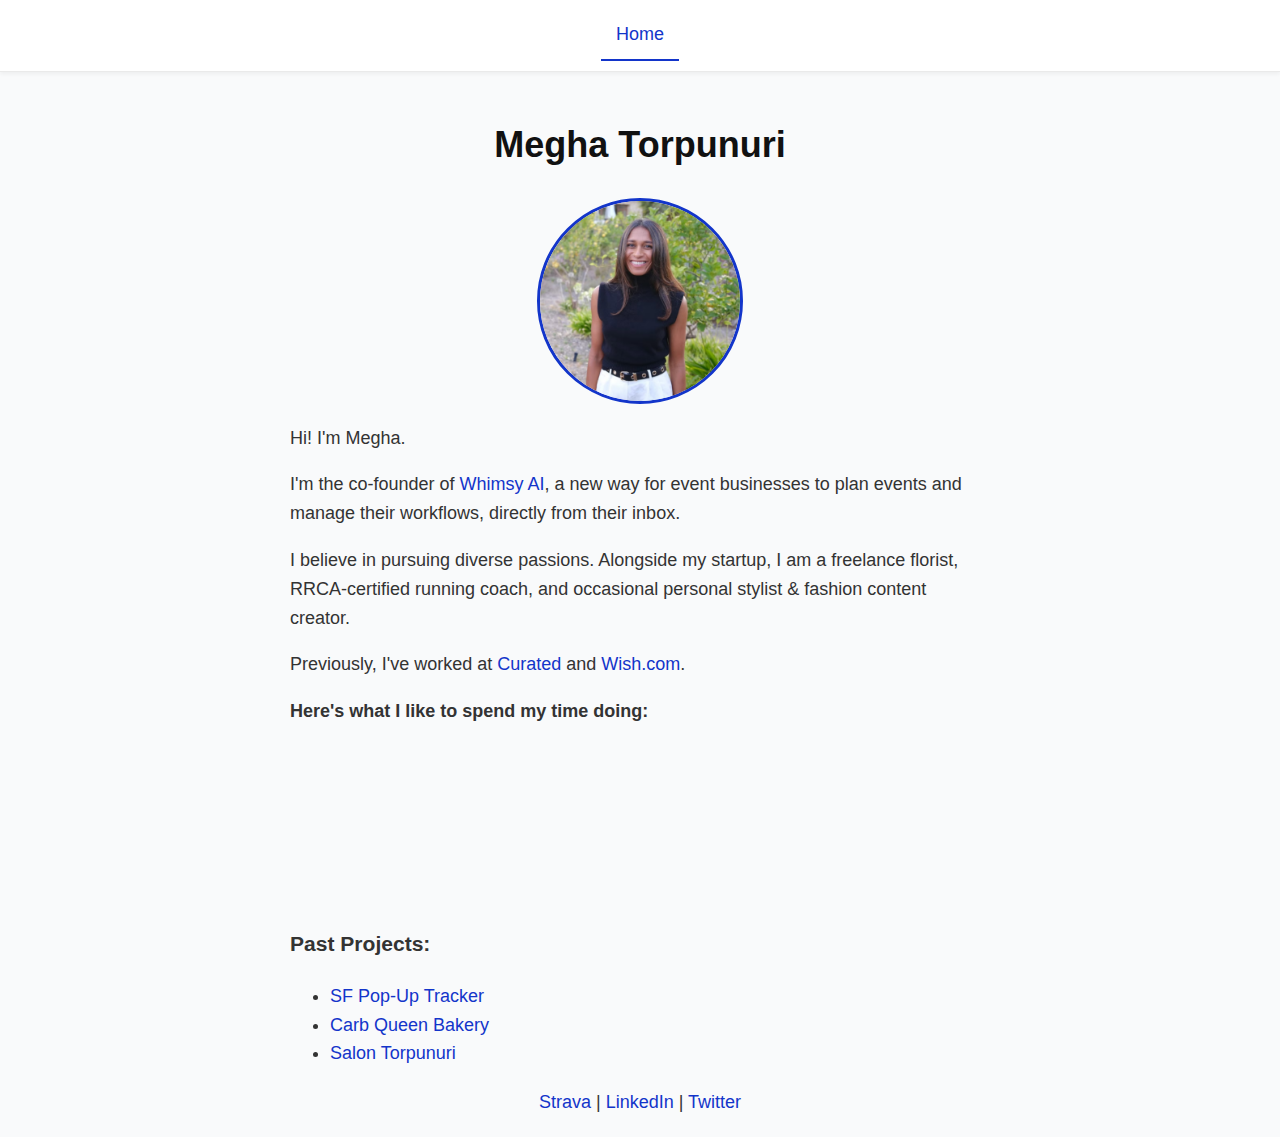
==== index.html @ d30c77c9 "Update index.html" ====
<!DOCTYPE html>
<html lang="en">
<head>
    <meta charset="UTF-8">
    <meta name="viewport" content="width=device-width, initial-scale=1.0">
    <title>Megha Torpunuri</title>
    <link rel="stylesheet" href="style.css">
</head>
<body>

<div class="topnav">
    <a class="active" href="/">Home</a>
</div>

<div class="container">
    <h1>Megha Torpunuri</h1>
    <img class="headshot-image" src="website-headshot.jpg" alt="Megha Torpunuri">

    <p>Hi! I'm Megha.</p>

    <p>I'm the co-founder of <a href="https://www.usewhimsy.com">Whimsy AI</a>, a new way for event businesses to plan events and manage their workflows, directly from their inbox.</p>

    <p>I believe in pursuing diverse passions. Alongside my startup, I am a freelance florist, RRCA-certified running coach, and occasional personal stylist & fashion content creator.</p>

    <p>Previously, I've worked at <a href="https://www.curated.com" target="_blank">Curated</a> and <a href="https://www.wish.com" target="_blank">Wish.com</a>.</p>

    <p><strong>Here's what I like to spend my time doing:</strong></p>
    <iframe height="160" width="300" frameborder="0" allowtransparency="true" scrolling="no" src="https://www.strava.com/athletes/44550733/activity-summary/7e71edd7def547e383e521f4158d5a43f3e83646"></iframe>

    <h3>Past Projects:</h3>
    <ul>
        <li><a href="popups.html" target="_blank">SF Pop-Up Tracker</a></li>
        <li><a href="https://www.instagram.com/carbqueen_bakery/" target="_blank">Carb Queen Bakery</a></li>
        <li><a href="https://www.notion.so/mtorpunuri/Salon-Torpunuri-06acf9b50f4c4d7a9b7967febe80dba4" target="_blank">Salon Torpunuri</a></li>
    </ul>

    <div class="footer-links">
        <a href="https://www.strava.com/athletes/44550733" target="_blank">Strava</a> |
        <a href="https://www.linkedin.com/in/mtorpunuri/" target="_blank">LinkedIn</a> |
        <a href="https://www.twitter.com/megtorp/" target="_blank">Twitter</a>
    </div>

</div>

</body>
</html>
---- style.css ----
body {
    background-color: #f9fafb;
    color: #333;
    font-family: "Segoe UI", Tahoma, Geneva, Verdana, sans-serif;
    font-size: 18px;
    line-height: 1.6;
    margin: 0;
    padding: 0;
}

.container {
    max-width: 700px;
    margin: 0 auto;
    padding: 20px;
}

.topnav {
    background-color: #fff;
    border-bottom: 1px solid #eaeaea;
    display: flex;
    justify-content: center;
    padding: 10px;
    box-shadow: 0 2px 4px rgba(0, 0, 0, 0.05);
}

.topnav a {
    color: #555;
    padding: 10px 15px;
    text-decoration: none;
    font-weight: 500;
}

.topnav a:hover,
.topnav a.active {
    color: #1335ca;
    border-bottom: 2px solid #1335ca;
}

.headshot-image {
    width: 200px;
    height: 200px;
    border-radius: 50%;
    object-fit: cover;
    margin: 20px auto;
    display: block;
    border: 3px solid #1335ca;
}

h1 {
    text-align: center;
    color: #111;
}

a {
    color: #1335ca;
    text-decoration: none;
    transition: color 0.3s ease;
}

a:hover {
    color: #000;
}

ul {
    list-style-type: disc;
    padding-left: 40px;
}

.footer-links {
    text-align: center;
    margin-top: 20px;
}

iframe {
    display: block;
    margin: 20px auto;
    border-radius: 8px;
}

@media (max-width: 600px) {
    .container {
        padding: 15px;
    }

    .topnav {
        flex-direction: column;
    }

    .topnav a {
        margin-bottom: 5px;
    }
}
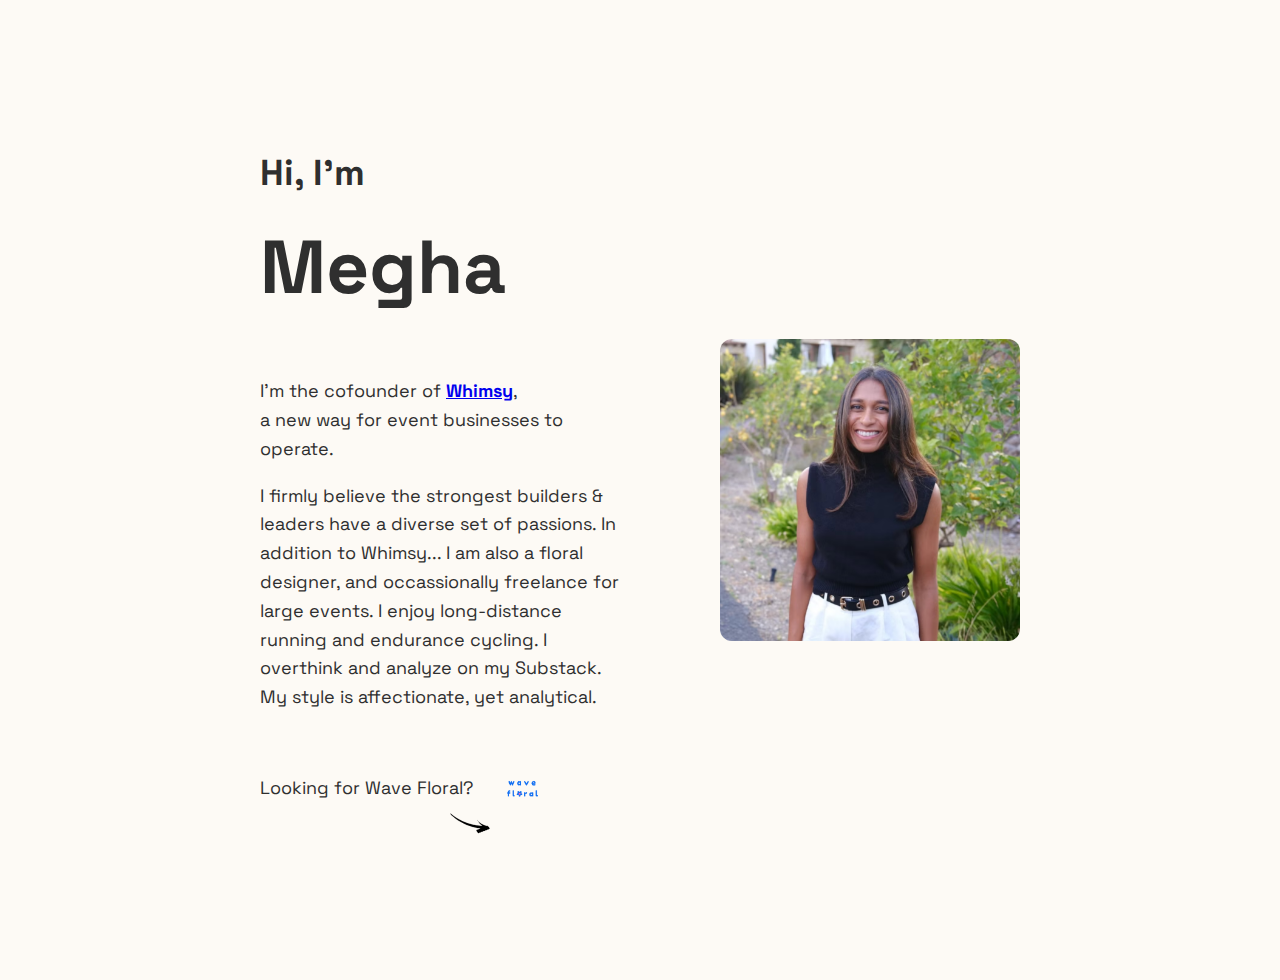
==== commit dfe27635: "updating styling" ====
--- a/index.html
+++ b/index.html
@@ -1,46 +1,42 @@
-<!DOCTYPE html>
-<html lang="en">
+<html lang="en"></html>
 <head>
-    <meta charset="UTF-8">
-    <meta name="viewport" content="width=device-width, initial-scale=1.0">
-    <title>Megha Torpunuri</title>
-    <link rel="stylesheet" href="style.css">
+  <meta charset="UTF-8" />
+  <meta name="viewport" content="width=device-width, initial-scale=1.0" />
+  <title>Megha Torpunuri</title>
+  <link rel="stylesheet" href="style.css" />
 </head>
 <body>
+  <main class="homepage-wrapper">
+    <section class="intro-text">
+      <h1>Hi, I'm </h1>
+      <h1 class="name-title">Megha</h1>
+      <p>
+        I'm the cofounder of <strong><a href='https://www.usewhimsy.com'>Whimsy</a></strong>,<br />
+        a new way for event businesses to operate.
+      </p>
+      <p>
+        I firmly believe the strongest builders & leaders have a diverse set of passions. 
+       
+        In addition to Whimsy...
+        I am also a floral designer, and occassionally freelance for large events. 
+        I enjoy long-distance running and endurance cycling.
+        I overthink and analyze on my Substack. My style is affectionate, yet analytical. 
+    
+      </p>
+      <p class="wave-link">
+        Looking for Wave Floral?
+        <img src="arrow.png" class="arrow-icon" alt="Arrows icons created by Indygo - Flaticon" />
 
-<div class="topnav">
-    <a class="active" href="/">Home</a>
-</div>
-
-<div class="container">
-    <h1>Megha Torpunuri</h1>
-    <img class="headshot-image" src="website-headshot.jpg" alt="Megha Torpunuri">
-
-    <p>Hi! I'm Megha.</p>
-
-    <p>I'm the co-founder of <a href="https://www.usewhimsy.com">Whimsy AI</a>, a new way for event businesses to plan events and manage their workflows, directly from their inbox.</p>
-
-    <p>I believe in pursuing diverse passions. Alongside my startup, I am a freelance florist, RRCA-certified running coach, and occasional personal stylist & fashion content creator.</p>
-
-    <p>Previously, I've worked at <a href="https://www.curated.com" target="_blank">Curated</a> and <a href="https://www.wish.com" target="_blank">Wish.com</a>.</p>
-
-    <p><strong>Here's what I like to spend my time doing:</strong></p>
-    <iframe height="160" width="300" frameborder="0" allowtransparency="true" scrolling="no" src="https://www.strava.com/athletes/44550733/activity-summary/7e71edd7def547e383e521f4158d5a43f3e83646"></iframe>
-
-    <h3>Past Projects:</h3>
-    <ul>
-        <li><a href="popups.html" target="_blank">SF Pop-Up Tracker</a></li>
-        <li><a href="https://www.instagram.com/carbqueen_bakery/" target="_blank">Carb Queen Bakery</a></li>
-        <li><a href="https://www.notion.so/mtorpunuri/Salon-Torpunuri-06acf9b50f4c4d7a9b7967febe80dba4" target="_blank">Salon Torpunuri</a></li>
-    </ul>
-
-    <div class="footer-links">
-        <a href="https://www.strava.com/athletes/44550733" target="_blank">Strava</a> |
-        <a href="https://www.linkedin.com/in/mtorpunuri/" target="_blank">LinkedIn</a> |
-        <a href="https://www.twitter.com/megtorp/" target="_blank">Twitter</a>
-    </div>
-
-</div>
-
+        <a href="florals.html" class="wave-logo-wrapper">
+          <img src="wave-floral-logo.png" class="wave-logo-flower" alt="Wave Floral Logo" />
+        </a>
+      </p>
+    </section>
+    <section class="headshot">
+      <img src="website-headshot.jpg" alt="Headshot of Megha" class="headshot-img" />
+    </section>
+  </main>
 </body>
 </html>
+
+ --- a/style.css
+++ b/style.css
@@ -1,92 +1,65 @@
+@import url('https://fonts.googleapis.com/css2?family=Space+Grotesk:wght@400;500&display=swap');
+
 body {
-    background-color: #f9fafb;
-    color: #333;
-    font-family: "Segoe UI", Tahoma, Geneva, Verdana, sans-serif;
-    font-size: 18px;
-    line-height: 1.6;
-    margin: 0;
-    padding: 0;
+  background: #fdfaf5;
+  color: #2f2f2f;
+  font-family: 'Space Grotesk', sans-serif;
+  margin: 0;
+  padding: 0;
 }
 
-.container {
-    max-width: 700px;
-    margin: 0 auto;
-    padding: 20px;
+.homepage-wrapper {
+  display: flex;
+  flex-direction: row;
+  min-height: 100vh;
+  align-items: center;
+  justify-content: center;
+  gap: 100px;
+  padding: 40px;
 }
 
-.topnav {
-    background-color: #fff;
-    border-bottom: 1px solid #eaeaea;
-    display: flex;
-    justify-content: center;
-    padding: 10px;
-    box-shadow: 0 2px 4px rgba(0, 0, 0, 0.05);
+.intro-text {
+  max-width: 360px;
+  font-size: 18px;
+  line-height: 1.6;
 }
 
-.topnav a {
-    color: #555;
-    padding: 10px 15px;
-    text-decoration: none;
-    font-weight: 500;
+.name-title {
+    font-size: 75px;
+    margin-top: -20;
+    margin-left: 0;
 }
 
-.topnav a:hover,
-.topnav a.active {
-    color: #1335ca;
-    border-bottom: 2px solid #1335ca;
+.wave-link {
+  margin-top: 24px;
+  display: flex;
+  align-items: center;
+  gap: 12px;
 }
 
-.headshot-image {
-    width: 200px;
-    height: 200px;
-    border-radius: 50%;
-    object-fit: cover;
-    margin: 20px auto;
-    display: block;
-    border: 3px solid #1335ca;
+.wave-logo-wrapper {
+  display: inline-block;
 }
 
-h1 {
-    text-align: center;
-    color: #111;
+.wave-logo-flower {
+  width: 40px;
+  transition: transform 0.6s ease-in-out;
 }
 
-a {
-    color: #1335ca;
-    text-decoration: none;
-    transition: color 0.3s ease;
+.wave-logo-wrapper:hover .wave-logo-flower {
+  transform: rotate(360deg);
 }
 
-a:hover {
-    color: #000;
+.arrow-icon {
+  width: 40px;
+  height: auto;
+  transform: rotate(-25deg);
+  margin-top: 65;
+  margin-left: -35
 }
 
-ul {
-    list-style-type: disc;
-    padding-left: 40px;
+.headshot-img {
+  max-width: 300px;
+  border-radius: 12px;
+  object-fit: cover;
 }
-
-.footer-links {
-    text-align: center;
-    margin-top: 20px;
-}
-
-iframe {
-    display: block;
-    margin: 20px auto;
-    border-radius: 8px;
-}
-
-@media (max-width: 600px) {
-    .container {
-        padding: 15px;
-    }
-
-    .topnav {
-        flex-direction: column;
-    }
-
-    .topnav a {
-        margin-bottom: 5px;
-    }
-}
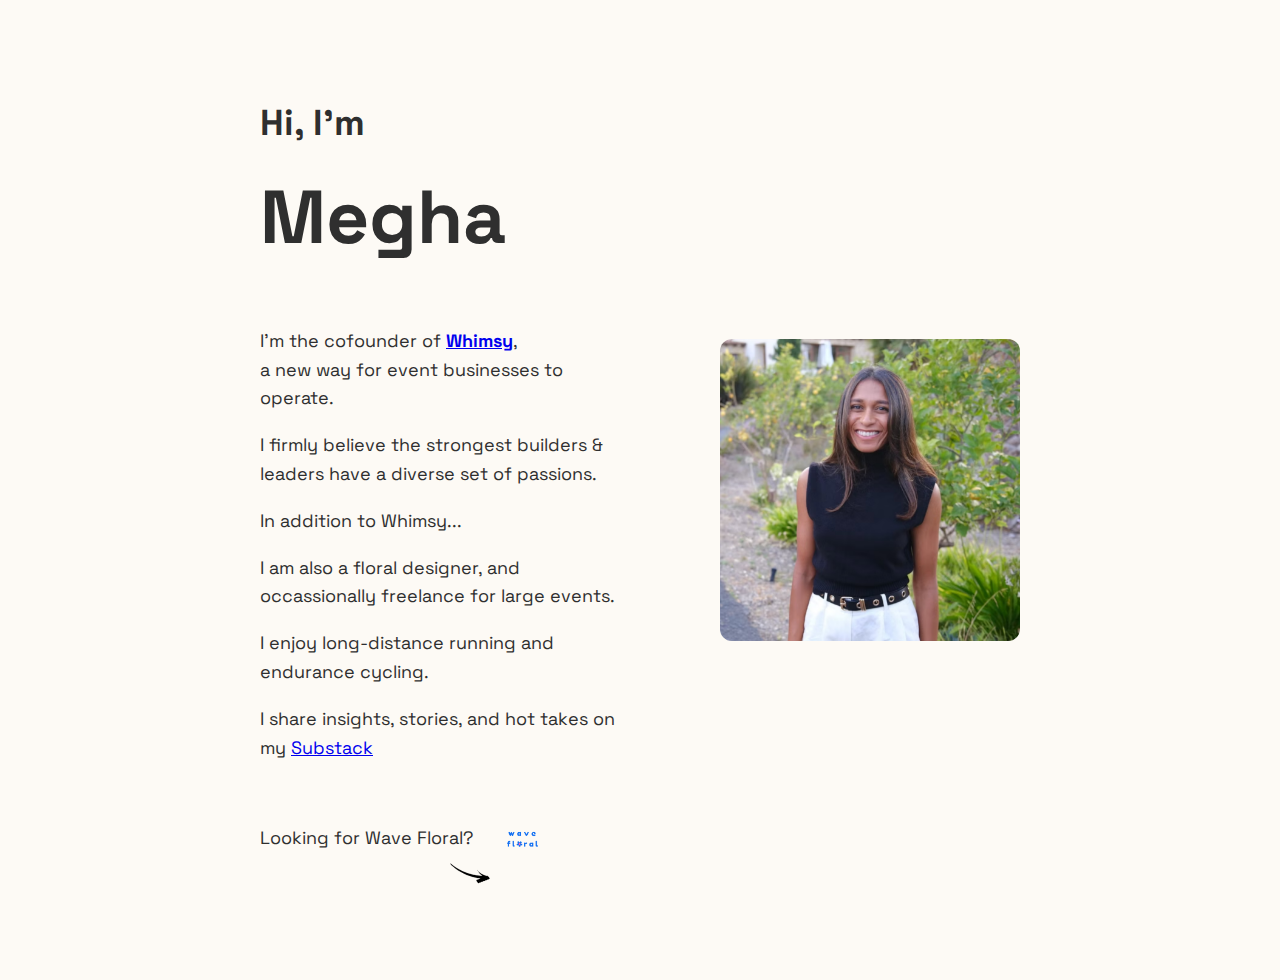
==== commit 3f782e29: "updating body content on homepage" ====
--- a/index.html
+++ b/index.html
@@ -15,14 +15,11 @@
         a new way for event businesses to operate.
       </p>
       <p>
-        I firmly believe the strongest builders & leaders have a diverse set of passions. 
-       
-        In addition to Whimsy...
-        I am also a floral designer, and occassionally freelance for large events. 
-        I enjoy long-distance running and endurance cycling.
-        I overthink and analyze on my Substack. My style is affectionate, yet analytical. 
-    
-      </p>
+        I firmly believe the strongest builders & leaders have a diverse set of passions. </p>
+        <p>In addition to Whimsy...</p>
+       <p>I am also a floral designer, and occassionally freelance for large events. </p> 
+       <p>I enjoy long-distance running and endurance cycling.</p> 
+       <p>I share insights, stories, and hot takes on my <a href="https://carbqueen.substack.com">Substack</a> </p> 
       <p class="wave-link">
         Looking for Wave Floral?
         <img src="arrow.png" class="arrow-icon" alt="Arrows icons created by Indygo - Flaticon" />
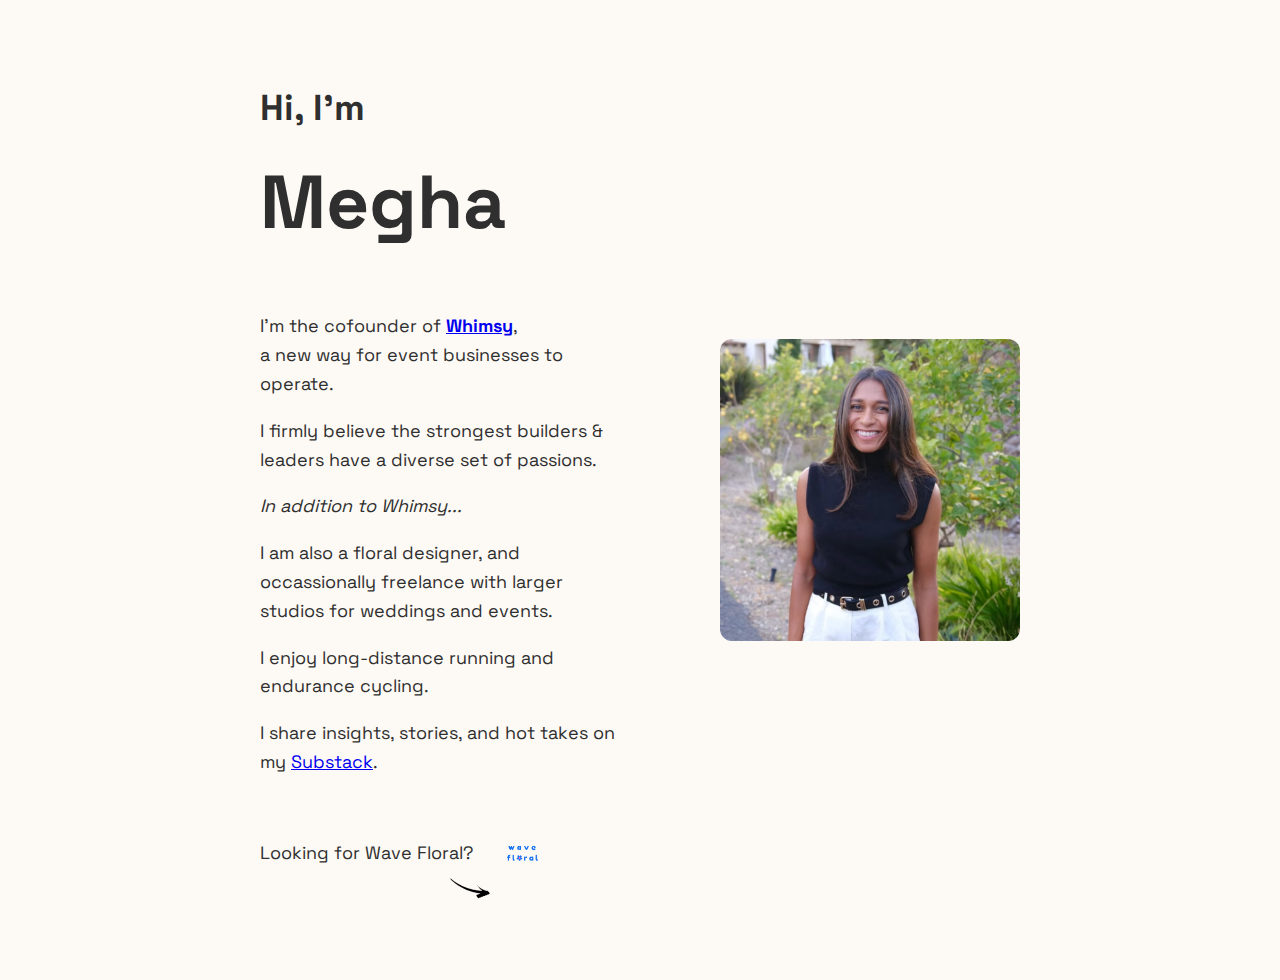
==== commit 8a0b3e7d: "updating body content copy" ====
--- a/index.html
+++ b/index.html
@@ -16,10 +16,10 @@
       </p>
       <p>
         I firmly believe the strongest builders & leaders have a diverse set of passions. </p>
-        <p>In addition to Whimsy...</p>
-       <p>I am also a floral designer, and occassionally freelance for large events. </p> 
+        <p><em>In addition to Whimsy...</em></p>
+       <p>I am also a floral designer, and occassionally freelance with larger studios for weddings and events.</p> 
        <p>I enjoy long-distance running and endurance cycling.</p> 
-       <p>I share insights, stories, and hot takes on my <a href="https://carbqueen.substack.com">Substack</a> </p> 
+       <p>I share insights, stories, and hot takes on my <a href="https://carbqueen.substack.com">Substack</a>.</p> 
       <p class="wave-link">
         Looking for Wave Floral?
         <img src="arrow.png" class="arrow-icon" alt="Arrows icons created by Indygo - Flaticon" />
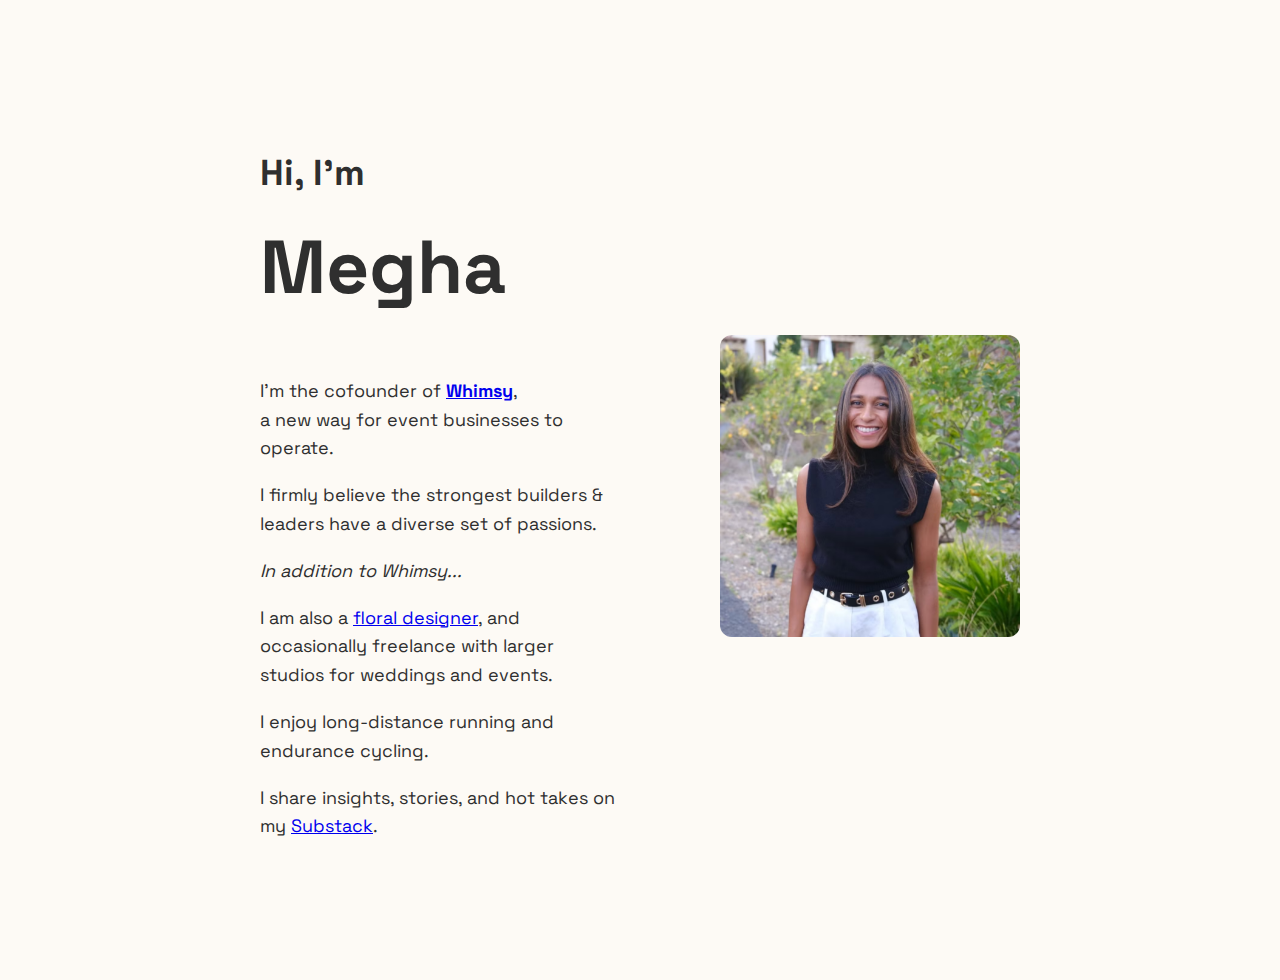
==== commit 6a7c701f: "updating hom epage and removing animation" ====
--- a/index.html
+++ b/index.html
@@ -1,4 +1,5 @@
-<html lang="en"></html>
+<!DOCTYPE html>
+<html lang="en">
 <head>
   <meta charset="UTF-8" />
   <meta name="viewport" content="width=device-width, initial-scale=1.0" />
@@ -8,32 +9,44 @@
 <body>
   <main class="homepage-wrapper">
     <section class="intro-text">
-      <h1>Hi, I'm </h1>
+      <h1>Hi, I'm</h1>
       <h1 class="name-title">Megha</h1>
       <p>
         I'm the cofounder of <strong><a href='https://www.usewhimsy.com'>Whimsy</a></strong>,<br />
         a new way for event businesses to operate.
       </p>
       <p>
-        I firmly believe the strongest builders & leaders have a diverse set of passions. </p>
-        <p><em>In addition to Whimsy...</em></p>
-       <p>I am also a floral designer, and occassionally freelance with larger studios for weddings and events.</p> 
-       <p>I enjoy long-distance running and endurance cycling.</p> 
-       <p>I share insights, stories, and hot takes on my <a href="https://carbqueen.substack.com">Substack</a>.</p> 
-      <p class="wave-link">
-        Looking for Wave Floral?
-        <img src="arrow.png" class="arrow-icon" alt="Arrows icons created by Indygo - Flaticon" />
+        I firmly believe the strongest builders & leaders have a diverse set of passions.
+      </p>
+      <p><em>In addition to Whimsy...</em></p>
+      <p>I am also a <a href="https://www.megha.us/florals">floral designer</a>, and occasionally freelance with larger studios for weddings and events.</p>
+      <p>I enjoy long-distance running and endurance cycling.</p>
+      <p>I share insights, stories, and hot takes on my <a href="https://carbqueen.substack.com">Substack</a>.</p>
 
-        <a href="florals.html" class="wave-logo-wrapper">
-          <img src="wave-floral-logo.png" class="wave-logo-flower" alt="Wave Floral Logo" />
-        </a>
-      </p>
+          </a>
+        </div>
+      </div>
     </section>
     <section class="headshot">
       <img src="website-headshot.jpg" alt="Headshot of Megha" class="headshot-img" />
     </section>
   </main>
+
+  <script>
+    const flowerOverlay = document.querySelector('.flower-overlay');
+    const logoContainer = document.querySelector('.wave-logo-container');
+
+    const spinOnScroll = () => {
+      const rect = logoContainer.getBoundingClientRect();
+      const inView = rect.top < window.innerHeight && rect.bottom >= 0;
+      if (inView) {
+        flowerOverlay.classList.add('spin');
+      } else {
+        flowerOverlay.classList.remove('spin');
+      }
+    };
+
+    window.addEventListener('scroll', spinOnScroll);
+  </script>
 </body>
-</html>
-
- +</html>--- a/style.css
+++ b/style.css
@@ -6,6 +6,7 @@
   font-family: 'Space Grotesk', sans-serif;
   margin: 0;
   padding: 0;
+  line-height: 1.6;
 }
 
 .homepage-wrapper {
@@ -25,37 +26,70 @@
 }
 
 .name-title {
-    font-size: 75px;
-    margin-top: -20;
-    margin-left: 0;
+  font-size: 75px;
+  margin-top: -20px;
+  margin-left: 0;
 }
 
 .wave-link {
   margin-top: 24px;
   display: flex;
+  flex-direction: column;
+  align-items: flex-start;
+  gap: 8px;
+}
+
+.wave-logo-wrapper {
+  display: flex;
   align-items: center;
   gap: 12px;
 }
 
-.wave-logo-wrapper {
-  display: inline-block;
+.wave-logo-container {
+  position: relative;
+  width: 60px;
+  height: 60px;
 }
 
 .wave-logo-flower {
-  width: 40px;
+  width: 100%;
+  height: 100%;
+  display: block;
+  border-radius: 50%;
+}
+
+.flower-overlay {
+  position: absolute;
+  top: 22px;
+  left: 22px;
+  width: 16px;
+  height: 16px;
+  background-image: url('flower-icon.png');
+  background-size: contain;
+  background-repeat: no-repeat;
+  pointer-events: none;
   transition: transform 0.6s ease-in-out;
 }
 
-.wave-logo-wrapper:hover .wave-logo-flower {
-  transform: rotate(360deg);
+.wave-logo-wrapper:hover .flower-overlay {
+  transform: rotate(-360deg);
+}
+
+.flower-overlay.spin {
+  animation: flowerSpin 2s linear infinite reverse;
+}
+
+@keyframes flowerSpin {
+  from { transform: rotate(0deg); }
+  to { transform: rotate(-360deg); }
 }
 
 .arrow-icon {
   width: 40px;
   height: auto;
   transform: rotate(-25deg);
-  margin-top: 65;
-  margin-left: -35
+  margin-top: 8px;
+  margin-left: 0;
 }
 
 .headshot-img {
